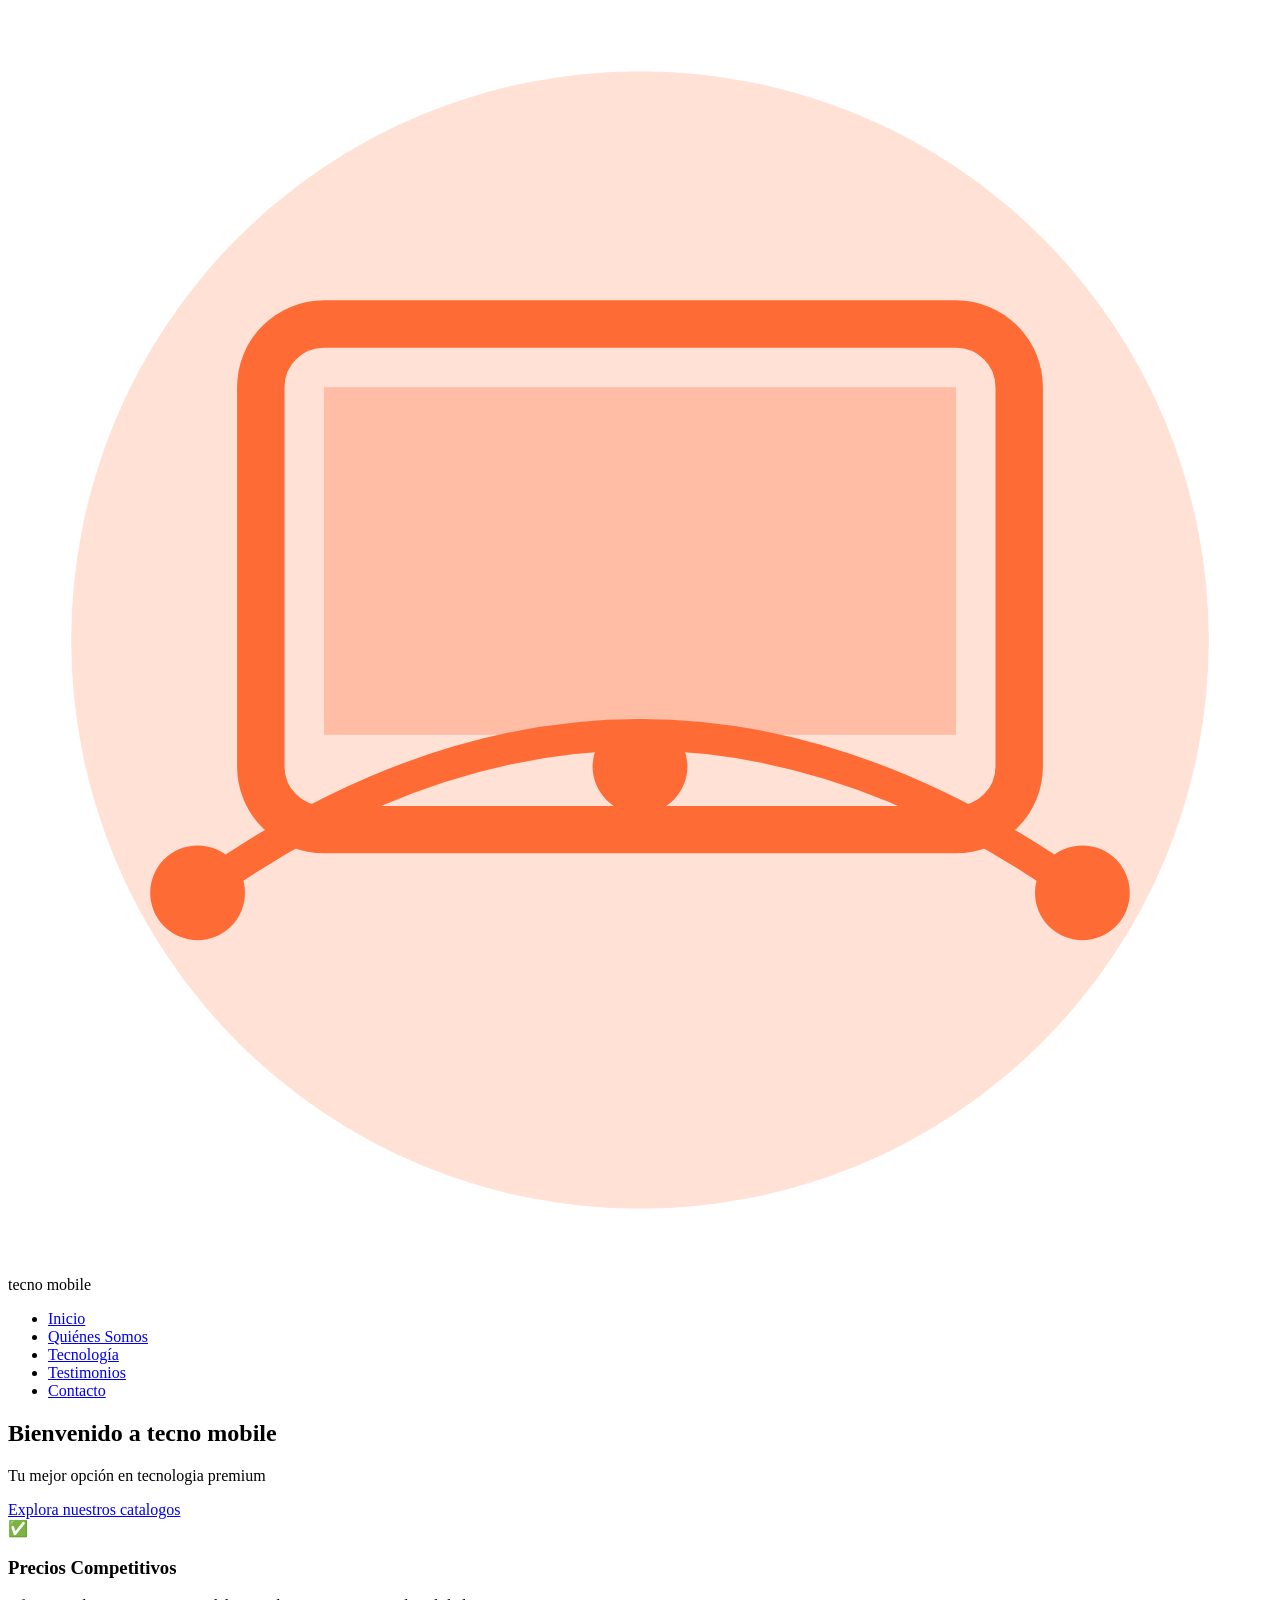
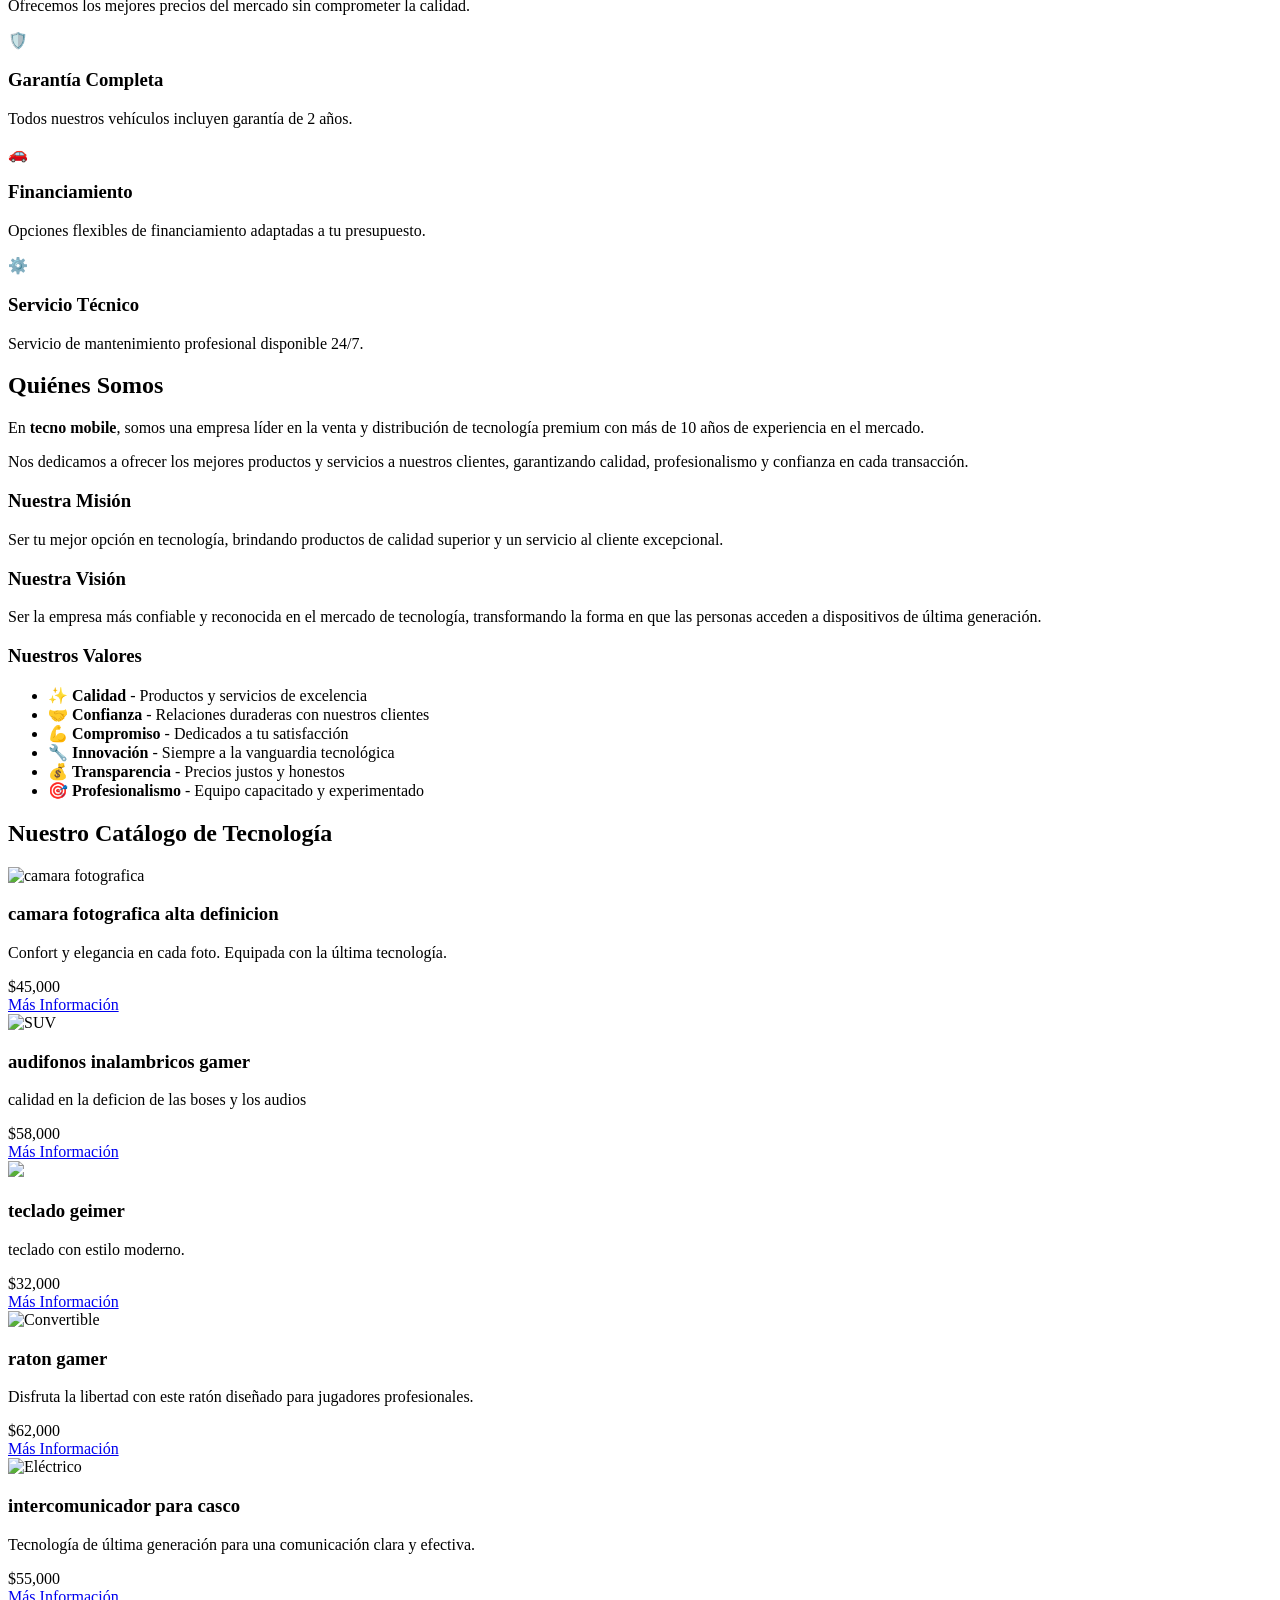
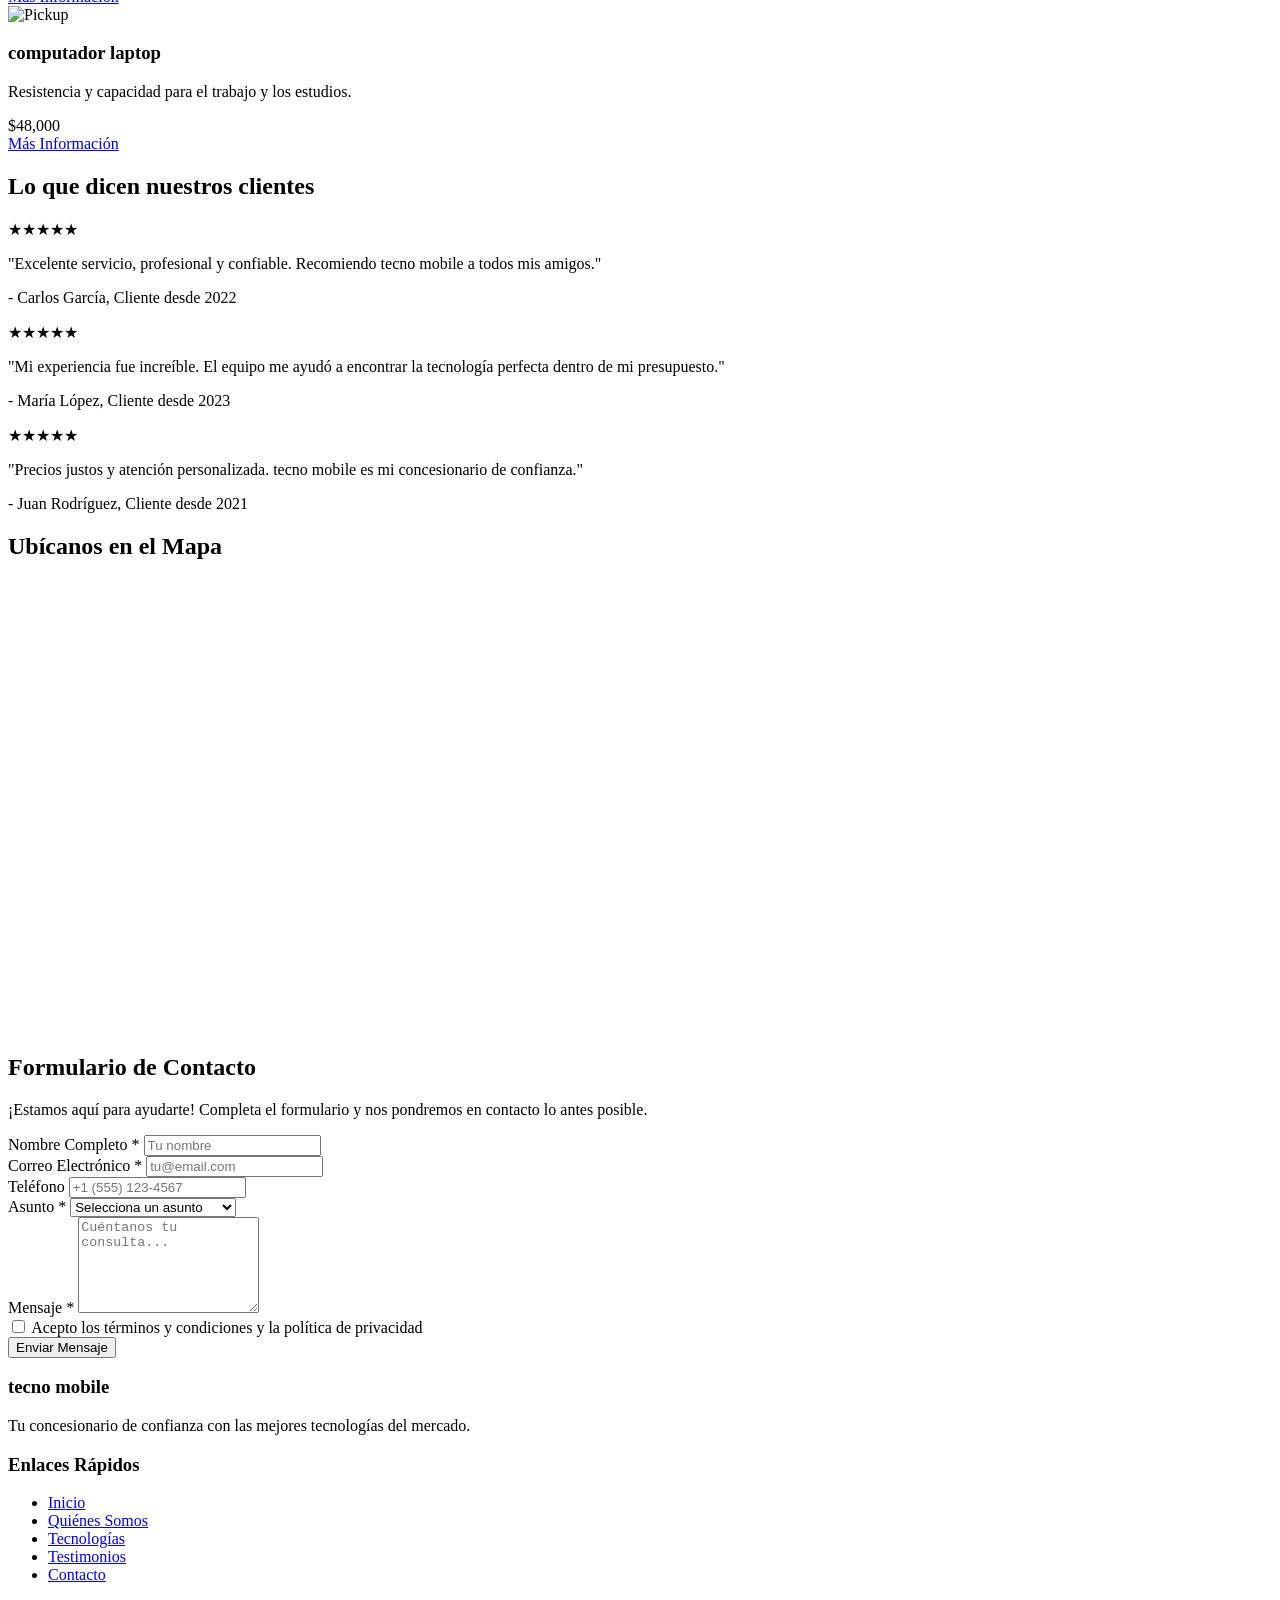
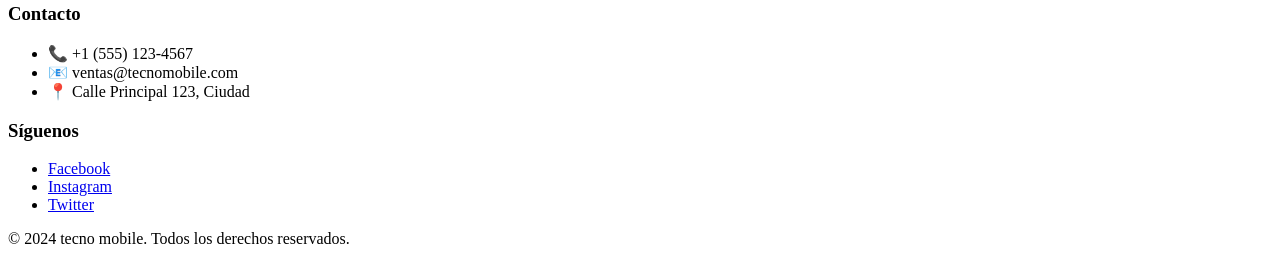
==== landingpajina.html @ 034653dc "Add files via upload" ====
<!DOCTYPE html>
<html lang="es">
<head>
    <meta charset="UTF-8">
    <meta name="viewport" content="width=device-width, initial-scale=1.0">
    <title>tecno mobile - Tu empresa de Confianza</title>
    <link rel="stylesheet" href="css/styles.css">
</head>
<body>
    <!-- Navegación -->
    <header>
        <nav>
            <div class="logo">
                <svg class="logo-icon" viewBox="0 0 40 40" xmlns="http://www.w3.org/2000/svg">
                    <!-- Fondo circular -->
                    <circle cx="20" cy="20" r="18" fill="#ff6b35" opacity="0.2"/>
                    <!-- Dispositivo principal (representando tecnología) -->
                    <rect x="8" y="10" width="24" height="16" rx="2" fill="none" stroke="#ff6b35" stroke-width="1.5"/>
                    <!-- Pantalla -->
                    <rect x="10" y="12" width="20" height="11" fill="#ff6b35" opacity="0.3"/>
                    <!-- Líneas de señal (representando conexión) -->
                    <path d="M 6 28 Q 20 18 34 28" fill="none" stroke="#ff6b35" stroke-width="1" stroke-linecap="round"/>
                    <circle cx="6" cy="28" r="1.5" fill="#ff6b35"/>
                    <circle cx="20" cy="24" r="1.5" fill="#ff6b35"/>
                    <circle cx="34" cy="28" r="1.5" fill="#ff6b35"/>
                </svg>
                <span class="logo-text">tecno mobile</span>
            </div>
            <ul>
                <li><a href="#inicio">Inicio</a></li>
                <li><a href="#quienes-somos">Quiénes Somos</a></li>
                <li><a href="#tecnologias">Tecnología</a></li>
                <li><a href="#testimonios">Testimonios</a></li>
                <li><a href="#contacto">Contacto</a></li>
            </ul>
        </nav>
    </header>

    <!-- Hero Section -->
    <section class="hero" id="inicio">
        <div class="hero-content">
            <h1>Bienvenido a tecno mobile</h1>
            <p>Tu mejor opción en tecnologia premium</p>
            <a href="#tecnologias" class="cta-button">Explora nuestros catalogos</a>
        </div>
    </section>

    <!-- Características -->
    <section class="features" id="tecnologias">
        <div class="feature-card">
            <div class="feature-icon">✅</div>
            <h3>Precios Competitivos</h3>
            <p>Ofrecemos los mejores precios del mercado sin comprometer la calidad.</p>
        </div>
        <div class="feature-card">
            <div class="feature-icon">🛡️</div>
            <h3>Garantía Completa</h3>
            <p>Todos nuestros vehículos incluyen garantía de 2 años.</p>
        </div>
        <div class="feature-card">
            <div class="feature-icon">🚗</div>
            <h3>Financiamiento</h3>
            <p>Opciones flexibles de financiamiento adaptadas a tu presupuesto.</p>
        </div>
        <div class="feature-card">
            <div class="feature-icon">⚙️</div>
            <h3>Servicio Técnico</h3>
            <p>Servicio de mantenimiento profesional disponible 24/7.</p>
        </div>
    </section>

    <!-- Quiénes Somos -->
    <section class="about" id="quienes-somos">
        <div class="about-content">
            <h2>Quiénes Somos</h2>
            <div class="about-grid">
                <div class="about-text">
                    <p>En <strong>tecno mobile</strong>, somos una empresa líder en la venta y distribución de tecnología premium con más de 10 años de experiencia en el mercado.</p>
                    <p>Nos dedicamos a ofrecer los mejores productos y servicios a nuestros clientes, garantizando calidad, profesionalismo y confianza en cada transacción.</p>
                    <h3>Nuestra Misión</h3>
                    <p>Ser tu mejor opción en tecnología, brindando productos de calidad superior y un servicio al cliente excepcional.</p>
                    <h3>Nuestra Visión</h3>
                    <p>Ser la empresa más confiable y reconocida en el mercado de tecnología, transformando la forma en que las personas acceden a dispositivos de última generación.</p>
                </div>
                <div class="about-values">
                    <h3>Nuestros Valores</h3>
                    <ul class="values-list">
                        <li>✨ <strong>Calidad</strong> - Productos y servicios de excelencia</li>
                        <li>🤝 <strong>Confianza</strong> - Relaciones duraderas con nuestros clientes</li>
                        <li>💪 <strong>Compromiso</strong> - Dedicados a tu satisfacción</li>
                        <li>🔧 <strong>Innovación</strong> - Siempre a la vanguardia tecnológica</li>
                        <li>💰 <strong>Transparencia</strong> - Precios justos y honestos</li>
                        <li>🎯 <strong>Profesionalismo</strong> - Equipo capacitado y experimentado</li>
                    </ul>
                </div>
            </div>
        </div>
    </section>

    <!-- Galería de Autos -->
    <section class="gallery" id="tecnologias">
        <h2>Nuestro Catálogo de Tecnología</h2>
        <div class="car-grid">
            <div class="car-card">
                <img src="https://i.blogs.es/94655e/panasonic_g1_main/1366_2000.jpg" alt="camara fotografica">
                <div class="car-info">
                    <h3>camara fotografica alta definicion </h3>
                    <p>Confort y elegancia en cada foto. Equipada con la última tecnología.</p>
                    <div class="car-price">$45,000</div>
                    <a href="#contacto" class="btn-secondary">Más Información</a>
                </div>
            </div>

            <div class="car-card">
                <img src="https://m.media-amazon.com/images/I/61nrtVN1njL._AC_.jpg" alt="SUV">
                <div class="car-info">
                    <h3>audifonos inalambricos gamer</h3>
                    <p>calidad en la deficion de las boses y los audios</p>
                    <div class="car-price">$58,000</div>
                    <a href="#contacto" class="btn-secondary">Más Información</a>
                </div>
            </div>

            <div class="car-card">
                <img src="https://tse4.mm.bing.net/th/id/OIP.bPl3R1qP-Agt5mcttILp1QHaEK?pid=Api&P=0&h=180 alt="Auto Compacto">
                <div class="car-info">
                    <h3>teclado geimer </h3>
                    <p>teclado  con estilo moderno.</p>
                    <div class="car-price">$32,000</div>
                    <a href="#contacto" class="btn-secondary">Más Información</a>
                </div>
            </div>

            <div class="car-card">
                <img src="https://m.media-amazon.com/images/I/61sLuO6LiAL._AC_SL1500_.jpg" alt="Convertible">
                <div class="car-info">
                    <h3>raton gamer </h3>
                    <p>Disfruta la libertad con este ratón diseñado para jugadores profesionales.</p>
                    <div class="car-price">$62,000</div>
                    <a href="#contacto" class="btn-secondary">Más Información</a>
                </div>
            </div>

            <div class="car-card">
                <img src="https://m.media-amazon.com/images/I/61zW2Oc0-DL.jpg" alt="Eléctrico">
                <div class="car-info">
                    <h3>intercomunicador para casco</h3>
                    <p>Tecnología de última generación para una comunicación clara y efectiva.</p>
                    <div class="car-price">$55,000</div>
                    <a href="#contacto" class="btn-secondary">Más Información</a>
                </div>
            </div>

            <div class="car-card">
                <img src="https://m.media-amazon.com/images/I/715JlS9KHkL.jpg" alt="Pickup">
                <div class="car-info">
                    <h3>computador laptop</h3>
                    <p>Resistencia y capacidad para el trabajo y los estudios.</p>
                    <div class="car-price">$48,000</div>
                    <a href="#contacto" class="btn-secondary">Más Información</a>
                </div>
            </div>
        </div>
    </section>

    <!-- Testimonios -->
    <section class="testimonials" id="testimonios">
        <h2>Lo que dicen nuestros clientes</h2>
        <div class="testimonial-grid">
            <div class="testimonial-card">
                <div class="stars">★★★★★</div>
                <p class="testimonial-text">"Excelente servicio, profesional y confiable. Recomiendo tecno mobile a todos mis amigos."</p>
                <p class="testimonial-author">- Carlos García, Cliente desde 2022</p>
            </div>

            <div class="testimonial-card">
                <div class="stars">★★★★★</div>
                <p class="testimonial-text">"Mi experiencia fue increíble. El equipo me ayudó a encontrar la tecnología perfecta dentro de mi presupuesto."</p>
                <p class="testimonial-author">- María López, Cliente desde 2023</p>
            </div>

            <div class="testimonial-card">
                <div class="stars">★★★★★</div>
                <p class="testimonial-text">"Precios justos y atención personalizada. tecno mobile es mi concesionario de confianza."</p>
                <p class="testimonial-author">- Juan Rodríguez, Cliente desde 2021</p>
            </div>
        </div>
    </section>

    <!-- Mapa de Google -->
    <section class="map-section">
        <h2>Ubícanos en el Mapa</h2>
        <div class="map-container">
            <iframe src="https://www.google.com/maps/embed?pb=!1m18!1m12!1m3!1d3966.6844697948766!2d-75.75648592346806!3d4.6854906425487665!2m3!1f0!2f0!3f0!3m2!1i1024!2i768!4f13.1!3m3!1m2!1s0x8e40988a5a5a5a5d%3A0x5a5a5a5a5a5a5a5a!2sCalle%20Principal%20123%2C%20Ciudad!5e0!3m2!1ses!2sco!4v1234567890" width="100%" height="450" style="border:0;" allowfullscreen="" loading="lazy" referrerpolicy="no-referrer-when-downgrade"></iframe>
        </div>
    </section>

    <!-- Formulario de Contacto -->
    <section class="contact-section" id="contacto">
        <h2>Formulario de Contacto</h2>
        <p>¡Estamos aquí para ayudarte! Completa el formulario y nos pondremos en contacto lo antes posible.</p>
        <form class="contact-form">
            <div class="form-group">
                <label for="nombre">Nombre Completo *</label>
                <input type="text" id="nombre" name="nombre" placeholder="Tu nombre" required>
            </div>

            <div class="form-group">
                <label for="email">Correo Electrónico *</label>
                <input type="email" id="email" name="email" placeholder="tu@email.com" required>
            </div>

            <div class="form-group">
                <label for="telefono">Teléfono</label>
                <input type="tel" id="telefono" name="telefono" placeholder="+1 (555) 123-4567">
            </div>

            <div class="form-group">
                <label for="asunto">Asunto *</label>
                <select id="asunto" name="asunto" required>
                    <option value="">Selecciona un asunto</option>
                    <option value="consulta">Consulta General</option>
                    <option value="compra">Interés en Compra</option>
                    <option value="servicio">Servicio Técnico</option>
                    <option value="garantia">Información de Garantía</option>
                    <option value="otro">Otro</option>
                </select>
            </div>

            <div class="form-group">
                <label for="mensaje">Mensaje *</label>
                <textarea id="mensaje" name="mensaje" rows="6" placeholder="Cuéntanos tu consulta..." required></textarea>
            </div>

            <div class="form-group checkbox">
                <input type="checkbox" id="terminos" name="terminos" required>
                <label for="terminos">Acepto los términos y condiciones y la política de privacidad</label>
            </div>

            <button type="submit" class="submit-btn">Enviar Mensaje</button>
        </form>
    </section>

    <!-- Footer -->
    <footer>
        <div class="footer-content">
            <div class="footer-section">
                <h3>tecno mobile</h3>
                <p>Tu concesionario de confianza con las mejores tecnologías del mercado.</p>
            </div>
            <div class="footer-section">
                <h3>Enlaces Rápidos</h3>
                <ul>
                    <li><a href="#inicio">Inicio</a></li>
                    <li><a href="#quienes-somos">Quiénes Somos</a></li>
                    <li><a href="#tecnologias">Tecnologías</a></li>
                    <li><a href="#testimonios">Testimonios</a></li>
                    <li><a href="#contacto">Contacto</a></li>
                </ul>
            </div>
            <div class="footer-section">
                <h3>Contacto</h3>
                <ul>
                    <li>📞 +1 (555) 123-4567</li>
                    <li>📧 ventas@tecnomobile.com</li>
                    <li>📍 Calle Principal 123, Ciudad</li>
                </ul>
            </div>
            <div class="footer-section">
                <h3>Síguenos</h3>
                <ul>
                    <li><a href="https://www.facebook.com/tecnomobile">Facebook</a></li>    
                    <li><a href="https://www.instagram.com/tecnomobile">Instagram</a></li>
                    <li><a href="https://twitter.com/tecnomobile">Twitter</a></li>
                </ul>
            </div>
        </div>
        <div class="footer-bottom">
            <p>&copy; 2024 tecno mobile. Todos los derechos reservados.</p>
        </div>
    </footer>
</body>
</html>
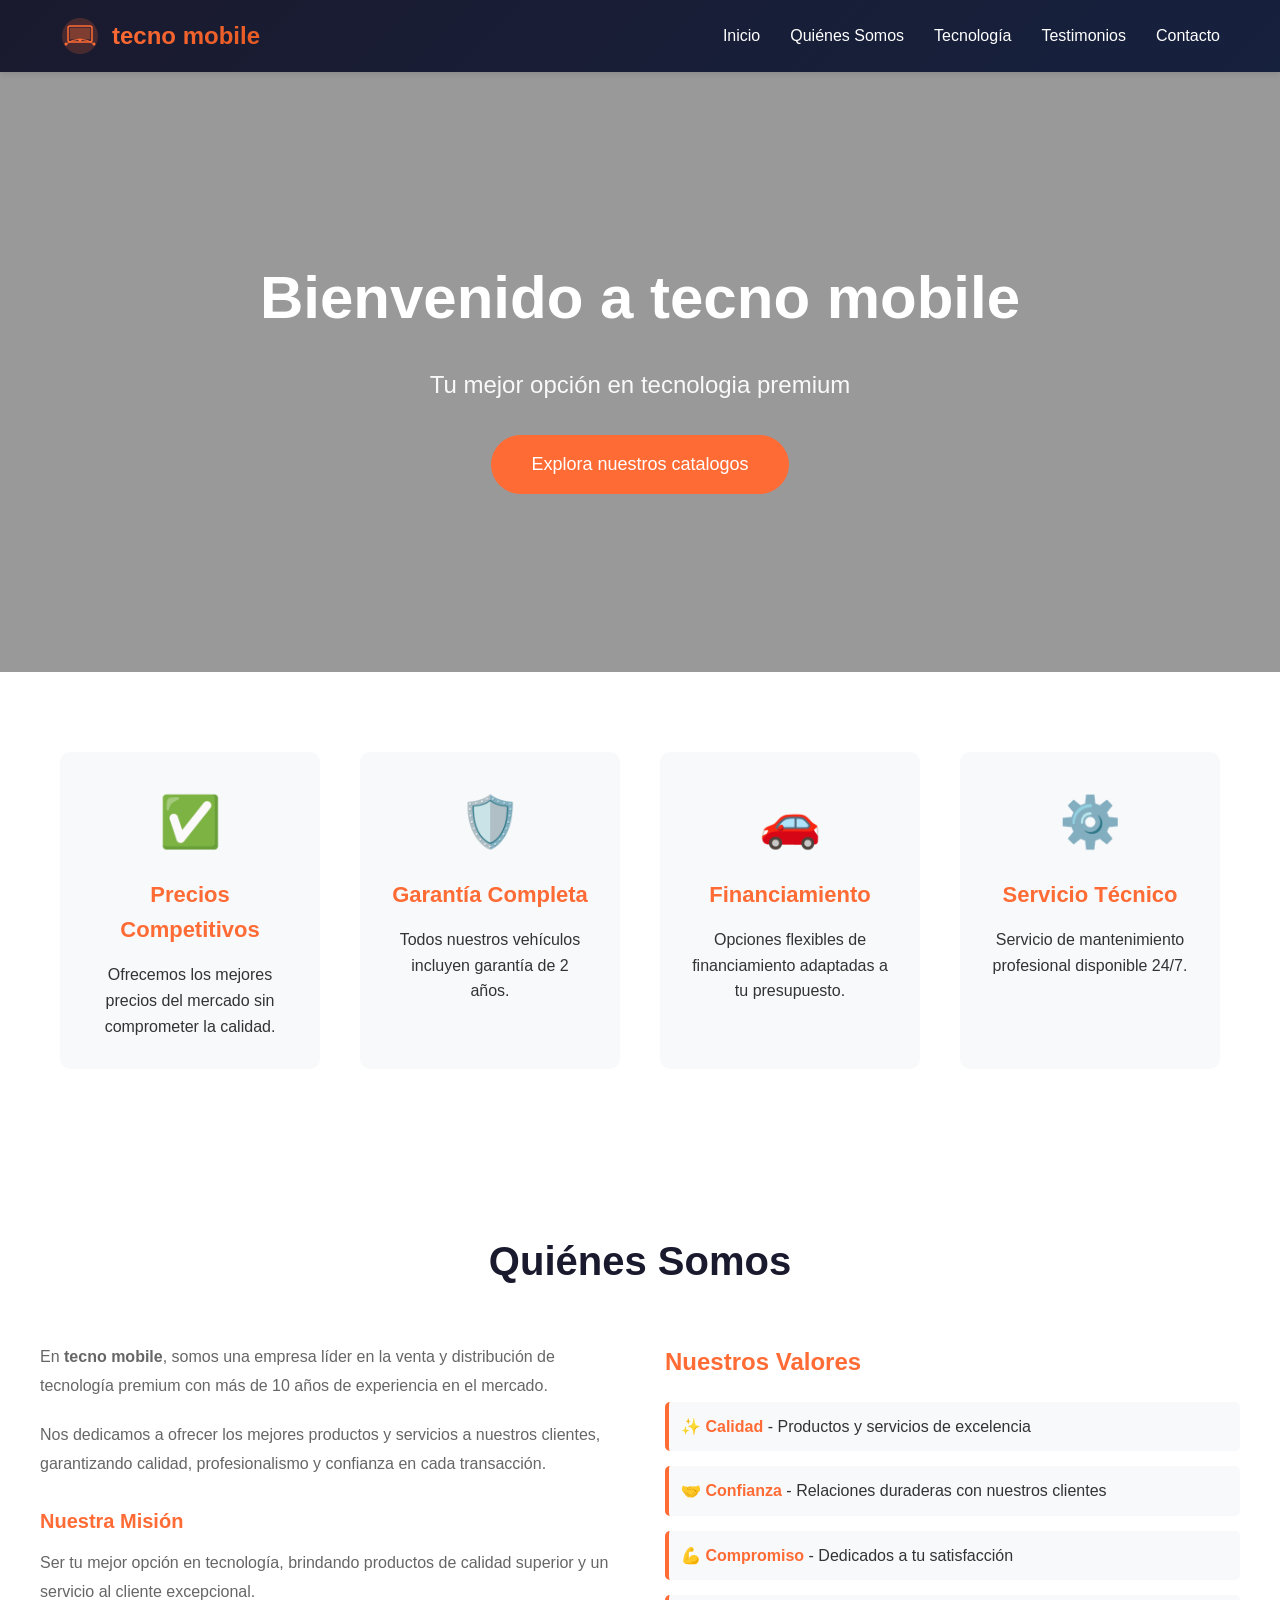
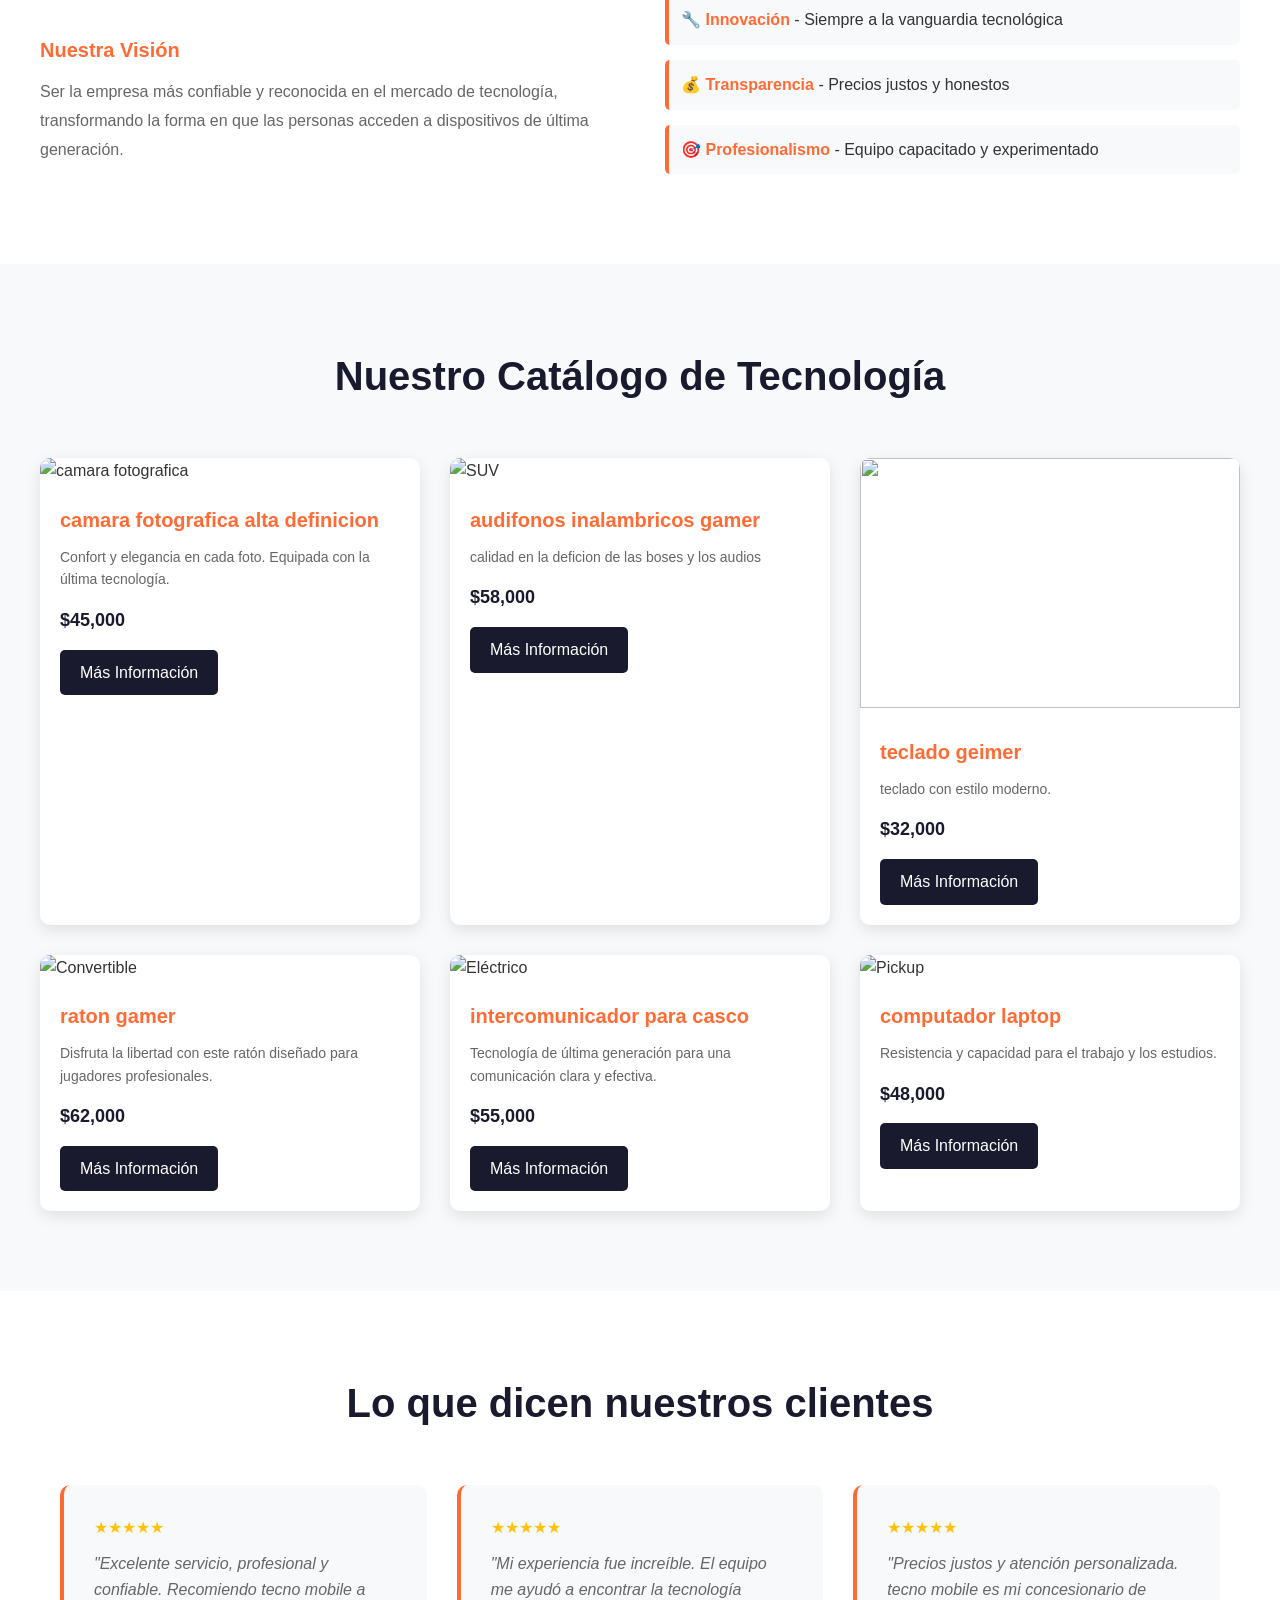
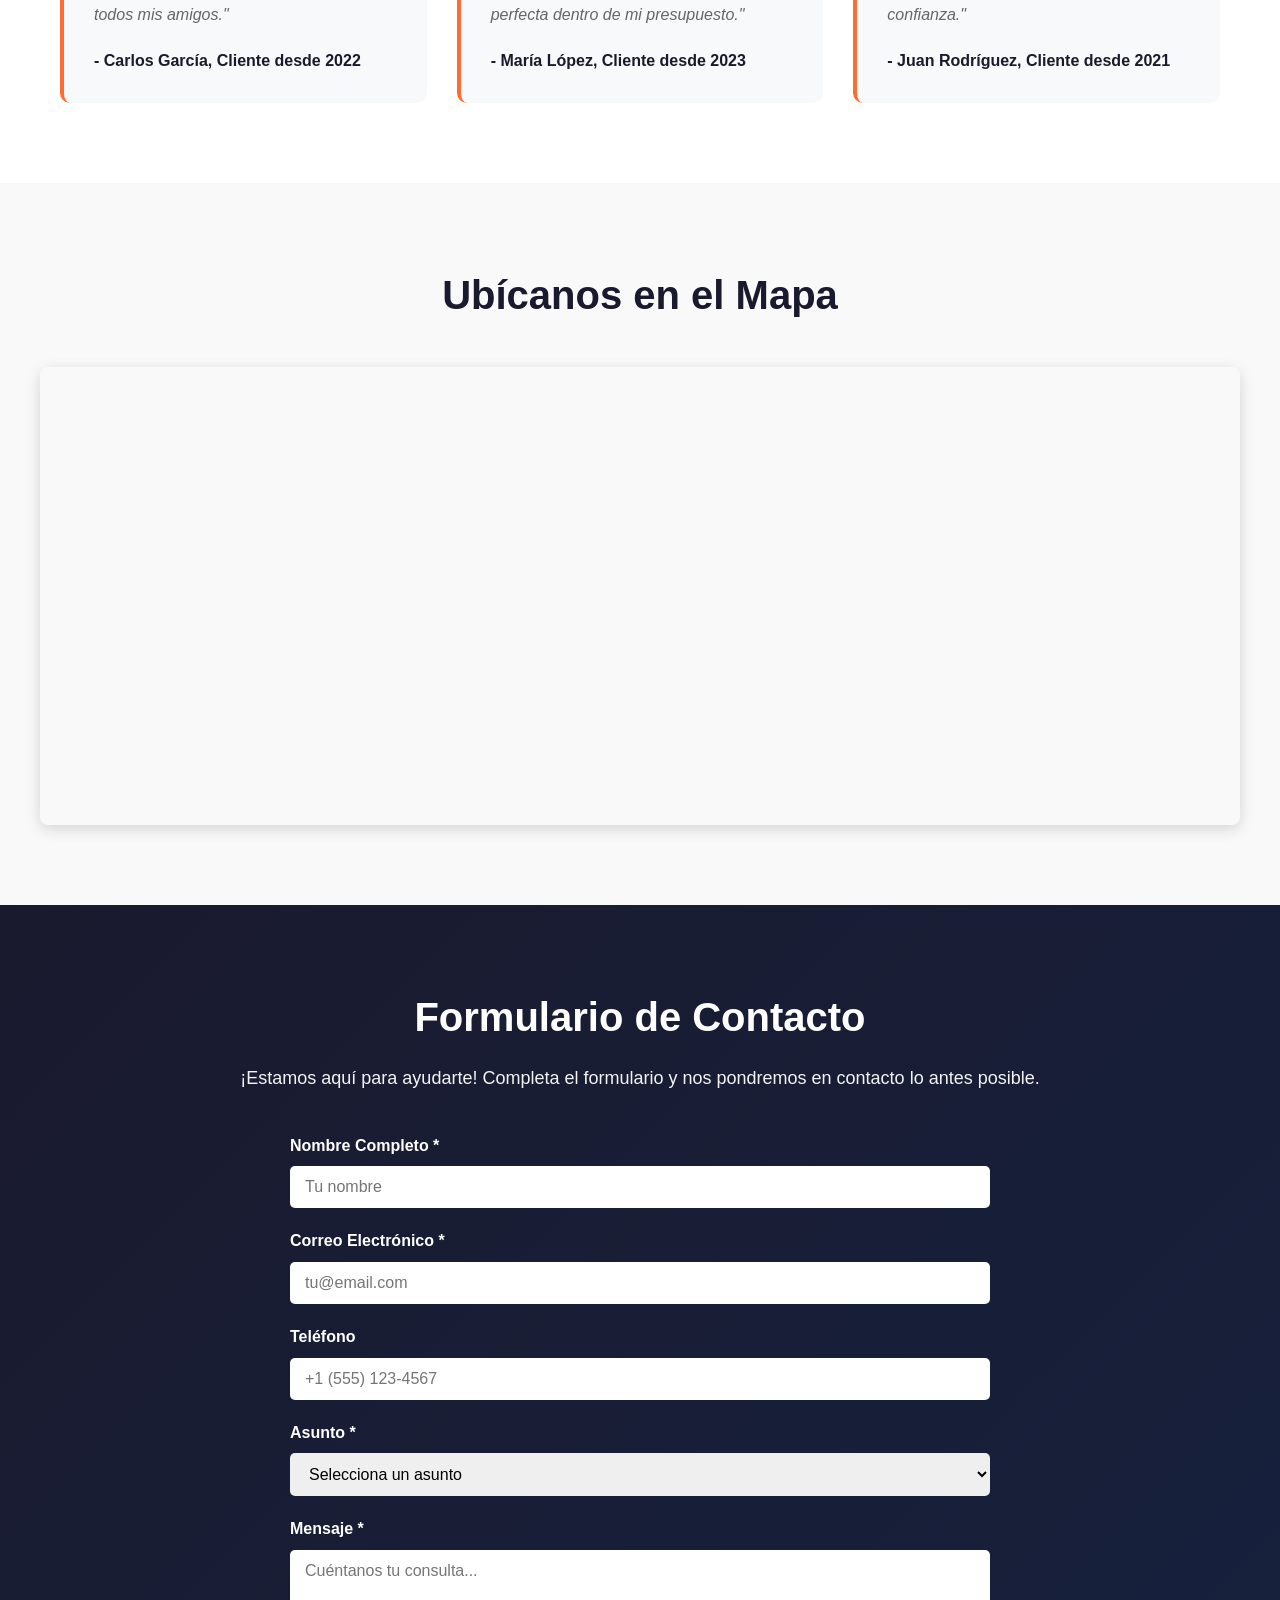
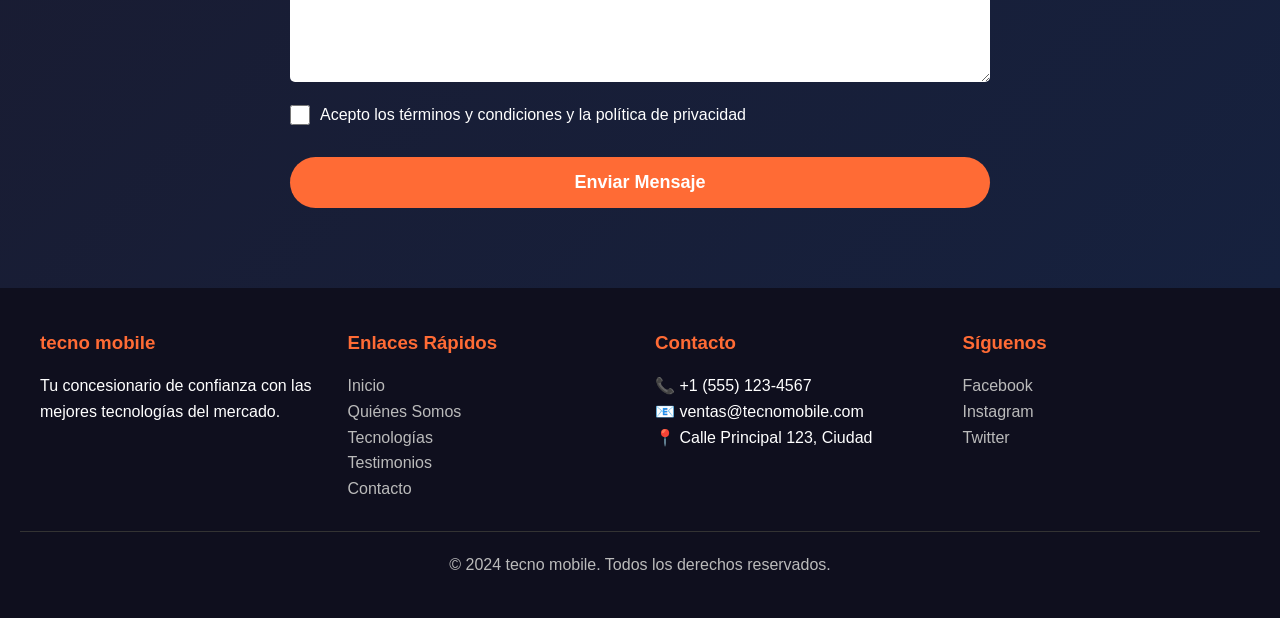
==== commit 99e63bc1: "Update landingpajina.html" ====
--- a/landingpajina.html
+++ b/landingpajina.html
@@ -4,7 +4,7 @@
     <meta charset="UTF-8">
     <meta name="viewport" content="width=device-width, initial-scale=1.0">
     <title>tecno mobile - Tu empresa de Confianza</title>
-    <link rel="stylesheet" href="css/styles.css">
+    <link rel="stylesheet" href="styles.css">
 </head>
 <body>
     <!-- Navegación -->
--- a/styles.css
+++ b/styles.css
@@ -0,0 +1,563 @@
+* {
+    margin: 0;
+    padding: 0;
+    box-sizing: border-box;
+}
+
+body {
+    font-family: 'Segoe UI', Tahoma, Geneva, Verdana, sans-serif;
+    line-height: 1.6;
+    color: #333;
+}
+
+/* Navegación */
+header {
+    background: linear-gradient(135deg, #1a1a2e 0%, #16213e 100%);
+    color: white;
+    padding: 1rem 0;
+    position: sticky;
+    top: 0;
+    z-index: 100;
+    box-shadow: 0 2px 5px rgba(0, 0, 0, 0.1);
+}
+
+nav {
+    max-width: 1200px;
+    margin: 0 auto;
+    display: flex;
+    justify-content: space-between;
+    align-items: center;
+    padding: 0 20px;
+}
+
+.logo {
+    font-size: 28px;
+    font-weight: bold;
+    color: #ff6b35;
+    display: flex;
+    align-items: center;
+    gap: 12px;
+    cursor: pointer;
+    transition: transform 0.3s;
+}
+
+.logo:hover {
+    transform: scale(1.05);
+}
+
+.logo-icon {
+    width: 40px;
+    height: 40px;
+    min-width: 40px;
+}
+
+.logo-text {
+    font-size: 24px;
+    font-weight: bold;
+    background: linear-gradient(135deg, #ff6b35 0%, #e55a24 100%);
+    -webkit-background-clip: text;
+    -webkit-text-fill-color: transparent;
+    background-clip: text;
+}
+
+nav ul {
+    display: flex;
+    list-style: none;
+    gap: 30px;
+}
+
+nav a {
+    color: white;
+    text-decoration: none;
+    transition: color 0.3s;
+}
+
+nav a:hover {
+    color: #ff6b35;
+}
+
+/* Hero Section */
+.hero {
+    background: linear-gradient(rgba(0, 0, 0, 0.4), rgba(0, 0, 0, 0.4)), 
+                url('https://images.unsplash.com/photo-1552820728-8ac41f1ce891?ixlib=rb-4.0.3&auto=format&fit=crop&w=1200&q=80');
+    background-size: cover;
+    background-position: center;
+    height: 600px;
+    display: flex;
+    align-items: center;
+    justify-content: center;
+    text-align: center;
+    color: white;
+}
+
+.hero-content h1 {
+    font-size: 60px;
+    margin-bottom: 20px;
+    font-weight: bold;
+}
+
+.hero-content p {
+    font-size: 24px;
+    margin-bottom: 30px;
+    opacity: 0.95;
+}
+
+.cta-button {
+    display: inline-block;
+    background: #ff6b35;
+    color: white;
+    padding: 15px 40px;
+    text-decoration: none;
+    border-radius: 50px;
+    font-size: 18px;
+    transition: background 0.3s, transform 0.3s;
+    border: none;
+    cursor: pointer;
+}
+
+.cta-button:hover {
+    background: #e55a24;
+    transform: translateY(-2px);
+}
+
+/* Sección de Características */
+.features {
+    max-width: 1200px;
+    margin: 80px auto;
+    padding: 0 20px;
+    display: grid;
+    grid-template-columns: repeat(auto-fit, minmax(250px, 1fr));
+    gap: 40px;
+}
+
+.feature-card {
+    text-align: center;
+    padding: 30px;
+    background: #f8f9fa;
+    border-radius: 10px;
+    transition: transform 0.3s, box-shadow 0.3s;
+}
+
+.feature-card:hover {
+    transform: translateY(-10px);
+    box-shadow: 0 10px 30px rgba(0, 0, 0, 0.1);
+}
+
+.feature-card h3 {
+    color: #ff6b35;
+    margin: 15px 0;
+    font-size: 22px;
+}
+
+.feature-icon {
+    font-size: 50px;
+    margin-bottom: 15px;
+}
+
+/* Galería de Autos */
+.gallery {
+    background: #f8f9fa;
+    padding: 80px 20px;
+}
+
+.gallery h2 {
+    text-align: center;
+    font-size: 40px;
+    margin-bottom: 50px;
+    color: #1a1a2e;
+}
+
+.car-grid {
+    max-width: 1200px;
+    margin: 0 auto;
+    display: grid;
+    grid-template-columns: repeat(auto-fit, minmax(300px, 1fr));
+    gap: 30px;
+}
+
+.car-card {
+    background: white;
+    border-radius: 10px;
+    overflow: hidden;
+    box-shadow: 0 5px 15px rgba(0, 0, 0, 0.1);
+    transition: transform 0.3s;
+}
+
+.car-card:hover {
+    transform: scale(1.05);
+}
+
+.car-card img {
+    width: 100%;
+    height: 250px;
+    object-fit: cover;
+}
+
+.car-info {
+    padding: 20px;
+}
+
+.car-info h3 {
+    color: #ff6b35;
+    margin-bottom: 10px;
+    font-size: 20px;
+}
+
+.car-info p {
+    color: #666;
+    margin-bottom: 15px;
+    font-size: 14px;
+}
+
+.car-price {
+    font-size: 18px;
+    font-weight: bold;
+    color: #1a1a2e;
+    margin-bottom: 15px;
+}
+
+.btn-secondary {
+    background: #1a1a2e;
+    color: white;
+    padding: 10px 20px;
+    text-decoration: none;
+    border-radius: 5px;
+    display: inline-block;
+    transition: background 0.3s;
+}
+
+.btn-secondary:hover {
+    background: #ff6b35;
+}
+
+/* Testimonios */
+.testimonials {
+    max-width: 1200px;
+    margin: 80px auto;
+    padding: 0 20px;
+}
+
+.testimonials h2 {
+    text-align: center;
+    font-size: 40px;
+    margin-bottom: 50px;
+    color: #1a1a2e;
+}
+
+.testimonial-grid {
+    display: grid;
+    grid-template-columns: repeat(auto-fit, minmax(300px, 1fr));
+    gap: 30px;
+}
+
+.testimonial-card {
+    background: #f8f9fa;
+    padding: 30px;
+    border-radius: 10px;
+    border-left: 4px solid #ff6b35;
+}
+
+.testimonial-text {
+    font-style: italic;
+    margin-bottom: 20px;
+    color: #666;
+}
+
+.testimonial-author {
+    font-weight: bold;
+    color: #1a1a2e;
+}
+
+.stars {
+    color: #ffc107;
+    margin-bottom: 10px;
+}
+
+/* Sección Quiénes Somos */
+.about {
+    background: white;
+    padding: 80px 20px;
+}
+
+.about-content {
+    max-width: 1200px;
+    margin: 0 auto;
+}
+
+.about-content > h2 {
+    text-align: center;
+    font-size: 40px;
+    margin-bottom: 50px;
+    color: #1a1a2e;
+}
+
+.about-grid {
+    display: grid;
+    grid-template-columns: 1fr 1fr;
+    gap: 50px;
+    align-items: start;
+}
+
+.about-text {
+    color: #666;
+    line-height: 1.8;
+}
+
+.about-text p {
+    margin-bottom: 20px;
+    font-size: 16px;
+}
+
+.about-text h3 {
+    color: #ff6b35;
+    margin-top: 25px;
+    margin-bottom: 10px;
+    font-size: 20px;
+}
+
+.about-values h3 {
+    color: #ff6b35;
+    margin-bottom: 20px;
+    font-size: 24px;
+}
+
+.values-list {
+    list-style: none;
+    display: flex;
+    flex-direction: column;
+    gap: 15px;
+}
+
+.values-list li {
+    padding: 12px;
+    background: #f8f9fa;
+    border-left: 4px solid #ff6b35;
+    border-radius: 5px;
+    font-size: 16px;
+    color: #333;
+}
+
+.values-list strong {
+    color: #ff6b35;
+}
+
+/* Mapa de Google */
+.map-section {
+    padding: 80px 20px;
+    background: #f9f9f9;
+    text-align: center;
+}
+
+.map-section h2 {
+    font-size: 40px;
+    color: #1a1a2e;
+    margin-bottom: 40px;
+    font-weight: bold;
+}
+
+.map-container {
+    max-width: 1200px;
+    margin: 0 auto;
+    border-radius: 8px;
+    overflow: hidden;
+    box-shadow: 0 4px 15px rgba(0, 0, 0, 0.15);
+}
+
+.map-container iframe {
+    width: 100%;
+    height: 450px;
+    border: none;
+}
+
+/* Formulario de Contacto */
+.contact-section {
+    background: linear-gradient(135deg, #1a1a2e 0%, #16213e 100%);
+    color: white;
+    padding: 80px 20px;
+}
+
+.contact-section h2 {
+    text-align: center;
+    font-size: 40px;
+    margin-bottom: 15px;
+}
+
+.contact-section > p {
+    text-align: center;
+    font-size: 18px;
+    margin-bottom: 40px;
+    opacity: 0.95;
+}
+
+.contact-form {
+    max-width: 700px;
+    margin: 0 auto;
+    display: flex;
+    flex-direction: column;
+    gap: 20px;
+}
+
+.form-group {
+    display: flex;
+    flex-direction: column;
+}
+
+.form-group label {
+    margin-bottom: 8px;
+    font-weight: 600;
+    font-size: 16px;
+}
+
+.form-group input,
+.form-group select,
+.form-group textarea {
+    padding: 12px 15px;
+    border: none;
+    border-radius: 5px;
+    font-size: 16px;
+    font-family: inherit;
+    transition: box-shadow 0.3s;
+}
+
+.form-group input:focus,
+.form-group select:focus,
+.form-group textarea:focus {
+    outline: none;
+    box-shadow: 0 0 0 3px rgba(255, 107, 53, 0.3);
+}
+
+.form-group textarea {
+    resize: vertical;
+    min-height: 120px;
+}
+
+.form-group.checkbox {
+    flex-direction: row;
+    align-items: center;
+    gap: 10px;
+}
+
+.form-group.checkbox input {
+    width: 20px;
+    height: 20px;
+    cursor: pointer;
+    margin: 0;
+}
+
+.form-group.checkbox label {
+    margin: 0;
+    font-weight: normal;
+}
+
+.submit-btn {
+    background: #ff6b35;
+    color: white;
+    padding: 15px 40px;
+    border: none;
+    border-radius: 50px;
+    font-size: 18px;
+    font-weight: bold;
+    cursor: pointer;
+    transition: background 0.3s, transform 0.3s;
+    margin-top: 10px;
+}
+
+.submit-btn:hover {
+    background: #e55a24;
+    transform: translateY(-2px);
+}
+
+.submit-btn:active {
+    transform: translateY(0);
+}
+
+/* Footer */
+footer {
+    background: #0f0f1e;
+    color: white;
+    padding: 40px 20px;
+    text-align: center;
+}
+
+.footer-content {
+    max-width: 1200px;
+    margin: 0 auto;
+    display: grid;
+    grid-template-columns: repeat(auto-fit, minmax(250px, 1fr));
+    gap: 30px;
+    text-align: left;
+    margin-bottom: 30px;
+}
+
+.footer-section h3 {
+    color: #ff6b35;
+    margin-bottom: 15px;
+}
+
+.footer-section ul {
+    list-style: none;
+}
+
+.footer-section a {
+    color: #bbb;
+    text-decoration: none;
+    transition: color 0.3s;
+}
+
+.footer-section a:hover {
+    color: #ff6b35;
+}
+
+.footer-bottom {
+    border-top: 1px solid #333;
+    padding-top: 20px;
+    text-align: center;
+    color: #bbb;
+}
+
+/* Responsive */
+@media (max-width: 768px) {
+    nav ul {
+        flex-direction: column;
+        gap: 15px;
+    }
+
+    .hero-content h1 {
+        font-size: 36px;
+    }
+
+    .hero-content p {
+        font-size: 18px;
+    }
+
+    .about-grid {
+        grid-template-columns: 1fr;
+        gap: 30px;
+    }
+
+    .about-content > h2 {
+        font-size: 32px;
+    }
+
+    .gallery h2 {
+        font-size: 32px;
+    }
+
+    .testimonials h2 {
+        font-size: 32px;
+    }
+
+    .contact-section h2 {
+        font-size: 32px;
+    }
+
+    .contact-form {
+        max-width: 100%;
+    }
+
+    .form-group input,
+    .form-group select,
+    .form-group textarea {
+        font-size: 16px;
+    }
+}
